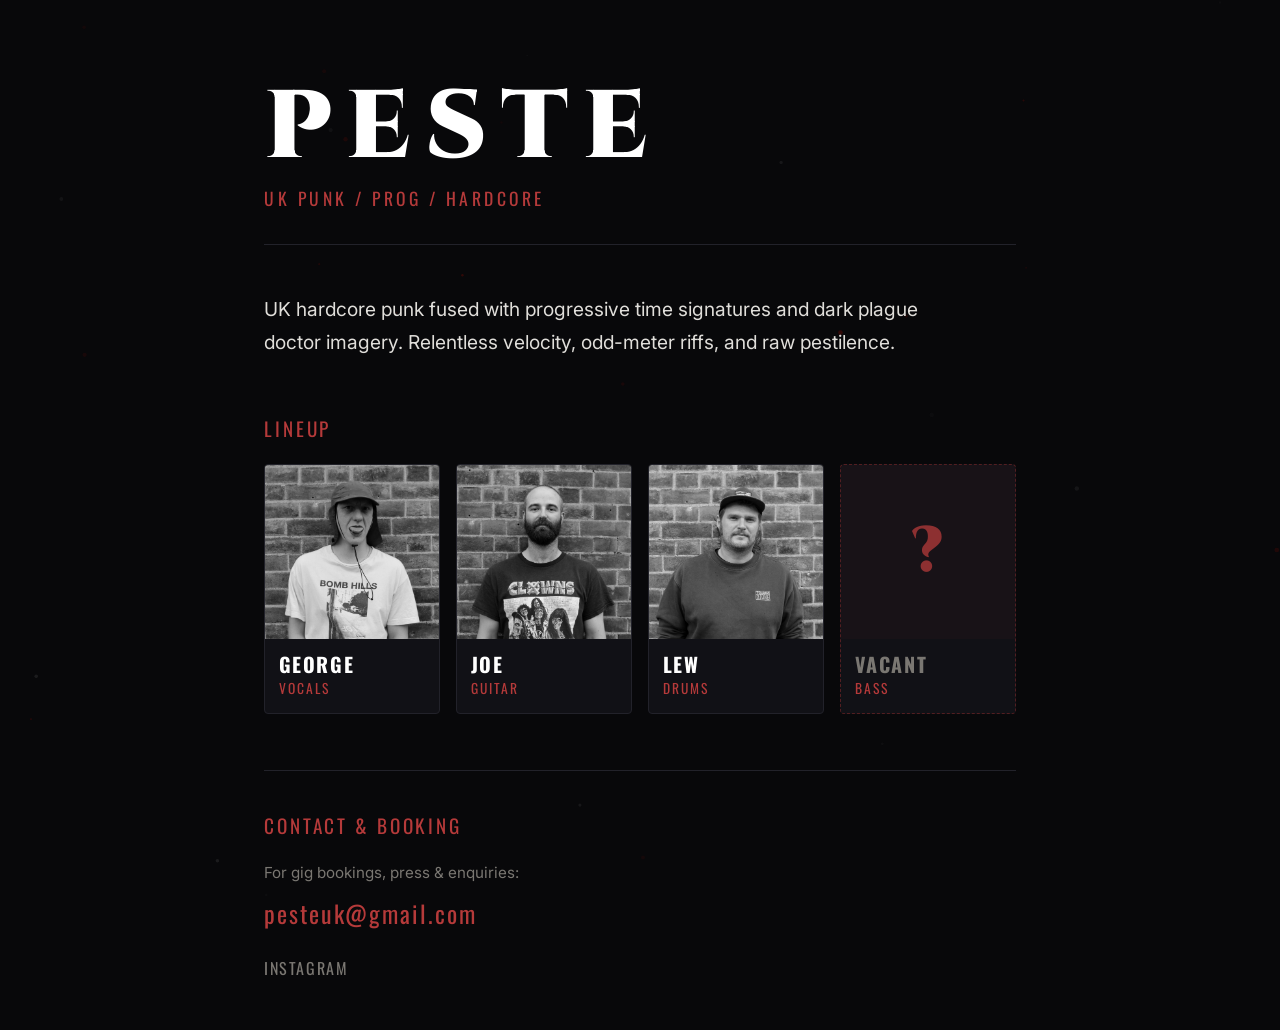
==== index.html @ 7a510902 "Init commit" ====
<!DOCTYPE html>
<html lang="en">
<head>
  <meta charset="UTF-8">
  <meta name="viewport" content="width=device-width, initial-scale=1.0">
  <title>PESTE | UK Punk / Prog / Hardcore</title>
  <meta name="description" content="Peste is a UK punk/prog/hardcore band. Plagues, pestilence & heavy riffs.">
  <link rel="stylesheet" href="style.css">
</head>
<body>

  <!-- Subtle Spore Particle Canvas -->
  <canvas id="sporeCanvas"></canvas>

  <div class="container">
    
    <!-- HEADER -->
    <header class="header">
      <h1 class="brand-title">PESTE</h1>
      <div class="brand-subtitle">UK Punk / Prog / Hardcore</div>
    </header>

    <!-- MAIN CONTENT -->
    <main class="main-content">
      
      <!-- BIO / MANIFESTO -->
      <section>
        <p class="bio-text">
          UK hardcore punk fused with progressive time signatures and dark plague doctor imagery. Relentless velocity, odd-meter riffs, and raw pestilence.
        </p>
      </section>

      <!-- LINEUP SECTION -->
      <section>
        <div class="section-heading">LINEUP</div>
        
        <div class="members-grid">
          <div class="member-card">
            <div class="member-photo-box">
              <img src="assets/images/headshot-george.jpeg" alt="George - Vocals">
            </div>
            <div class="member-info">
              <h3 class="member-name">GEORGE</h3>
              <div class="member-role">VOCALS</div>
            </div>
          </div>

          <div class="member-card">
            <div class="member-photo-box">
              <img src="assets/images/headshot-joe.jpeg" alt="Joe - Guitar">
            </div>
            <div class="member-info">
              <h3 class="member-name">JOE</h3>
              <div class="member-role">GUITAR</div>
            </div>
          </div>

          <div class="member-card">
            <div class="member-photo-box">
              <img src="assets/images/headshot-lew.jpeg" alt="Lew - Drums">
            </div>
            <div class="member-info">
              <h3 class="member-name">LEW</h3>
              <div class="member-role">DRUMS</div>
            </div>
          </div>

          <div class="member-card vacant-card">
            <div class="member-photo-box question-box">
              <span class="question-mark">?</span>
            </div>
            <div class="member-info">
              <h3 class="member-name vacant-title">VACANT</h3>
              <div class="member-role vacant-role">BASS</div>
            </div>
          </div>
        </div>
      </section>

      <!-- CONTACT & SOCIALS -->
      <section class="contact-box">
        <div class="section-heading">CONTACT & BOOKING</div>
        <p style="color:var(--grey-muted); font-size:0.95rem;">For gig bookings, press & enquiries:</p>
        <a href="mailto:pesteuk@gmail.com" class="email-link">pesteuk@gmail.com</a>

        <div class="social-links">
          <a href="https://instagram.com/pesteband" target="_blank" rel="noopener noreferrer" class="social-link">INSTAGRAM</a>
        </div>
      </section>

    </main>

  </div>

  <script src="app.js"></script>
</body>
</html>
---- style.css ----
/* ==========================================
   PESTE - UK Punk / Prog / Hardcore
   Minimal & Brutalist Dark Style
   ========================================== */

@import url('https://fonts.googleapis.com/css2?family=Cinzel:wght@700;900&family=Oswald:wght@500;700&family=Inter:wght@400;600&display=swap');

:root {
  --bg-dark: #08080a;
  --bg-card: #111116;
  --red-primary: #942c2c;
  --red-bright: #b53a3a;
  --grey-light: #e0deda;
  --grey-muted: #7a7772;
  --grey-border: #22222a;
  
  --font-heading: 'Cinzel', serif;
  --font-punk: 'Oswald', sans-serif;
  --font-body: 'Inter', sans-serif;
}

*, *::before, *::after {
  box-sizing: border-box;
  margin: 0;
  padding: 0;
}

html {
  scroll-behavior: smooth;
  color-scheme: dark;
}

body {
  background-color: var(--bg-dark);
  color: var(--grey-light);
  font-family: var(--font-body);
  line-height: 1.6;
  min-height: 100vh;
  display: flex;
  flex-direction: column;
  justify-content: space-between;
}

#sporeCanvas {
  position: fixed;
  top: 0;
  left: 0;
  width: 100vw;
  height: 100vh;
  pointer-events: none;
  z-index: 1;
  opacity: 0.35;
}

.container {
  max-width: 800px;
  margin: 0 auto;
  padding: 3rem 1.5rem;
  position: relative;
  z-index: 2;
}

/* Header */
.header {
  border-bottom: 1px solid var(--grey-border);
  padding: 2rem 0;
}

.brand-title {
  font-family: var(--font-heading);
  font-size: clamp(3rem, 10vw, 6rem);
  font-weight: 900;
  letter-spacing: 0.15em;
  color: #fff;
  line-height: 1;
  text-transform: uppercase;
  margin-bottom: 0.5rem;
}

.brand-subtitle {
  font-family: var(--font-punk);
  font-size: 1.1rem;
  letter-spacing: 0.2em;
  color: var(--red-bright);
  text-transform: uppercase;
}

/* Main Content */
.main-content {
  display: flex;
  flex-direction: column;
  gap: 3.5rem;
  margin-top: 3rem;
}

.bio-text {
  font-size: 1.2rem;
  color: var(--grey-light);
  line-height: 1.7;
  max-width: 680px;
}

.section-heading {
  font-family: var(--font-punk);
  font-size: 1.2rem;
  letter-spacing: 0.15em;
  color: var(--red-bright);
  text-transform: uppercase;
  margin-bottom: 1.2rem;
}

/* Members Grid */
.members-grid {
  display: grid;
  grid-template-columns: repeat(4, 1fr);
  gap: 1rem;
}

.member-card {
  background: var(--bg-card);
  border: 1px solid var(--grey-border);
  border-radius: 4px;
  overflow: hidden;
  transition: border-color 0.2s ease, transform 0.2s ease;
}

.member-card:hover {
  border-color: var(--red-primary);
  transform: translateY(-2px);
}

.member-photo-box {
  width: 100%;
  aspect-ratio: 1;
  overflow: hidden;
  background: #000;
  position: relative;
}

.member-photo-box img {
  width: 100%;
  height: 100%;
  object-fit: cover;
  filter: grayscale(100%) contrast(1.05);
  transition: transform 0.3s ease, filter 0.3s ease;
}

.member-card:hover .member-photo-box img {
  transform: scale(1.05);
  filter: grayscale(0%) contrast(1.1);
}

.question-box {
  display: flex;
  align-items: center;
  justify-content: center;
  background: rgba(148, 44, 44, 0.05);
}

.question-mark {
  font-family: var(--font-heading);
  font-size: 4rem;
  color: var(--red-bright);
  font-weight: 900;
  opacity: 0.75;
}

.vacant-card {
  border: 1px dashed rgba(148, 44, 44, 0.5);
}

.member-info {
  padding: 0.85rem;
}

.member-name {
  font-family: var(--font-punk);
  font-size: 1.25rem;
  letter-spacing: 0.08em;
  color: #fff;
  line-height: 1.1;
}

.vacant-title {
  color: var(--grey-muted);
}

.member-role {
  font-family: var(--font-punk);
  font-size: 0.85rem;
  letter-spacing: 0.15em;
  color: var(--red-bright);
  margin-top: 0.2rem;
}

.vacant-role {
  color: var(--red-bright);
}

/* Contact Links */
.contact-box {
  border-top: 1px solid var(--grey-border);
  padding-top: 2.5rem;
}

.email-link {
  display: inline-block;
  font-family: var(--font-punk);
  font-size: 1.5rem;
  letter-spacing: 0.08em;
  color: var(--red-bright);
  text-decoration: none;
  margin-top: 0.5rem;
  transition: color 0.2s ease;
}

.email-link:hover {
  color: #fff;
}

.social-links {
  display: flex;
  gap: 1.5rem;
  margin-top: 1.5rem;
}

.social-link {
  color: var(--grey-muted);
  text-decoration: none;
  font-family: var(--font-punk);
  font-size: 1rem;
  letter-spacing: 0.1em;
  transition: color 0.2s ease;
}

.social-link:hover {
  color: var(--red-bright);
}

/* Responsive */
@media (max-width: 768px) {
  .members-grid {
    grid-template-columns: repeat(2, 1fr);
  }
}

@media (max-width: 480px) {
  .members-grid {
    grid-template-columns: 1fr;
  }
}
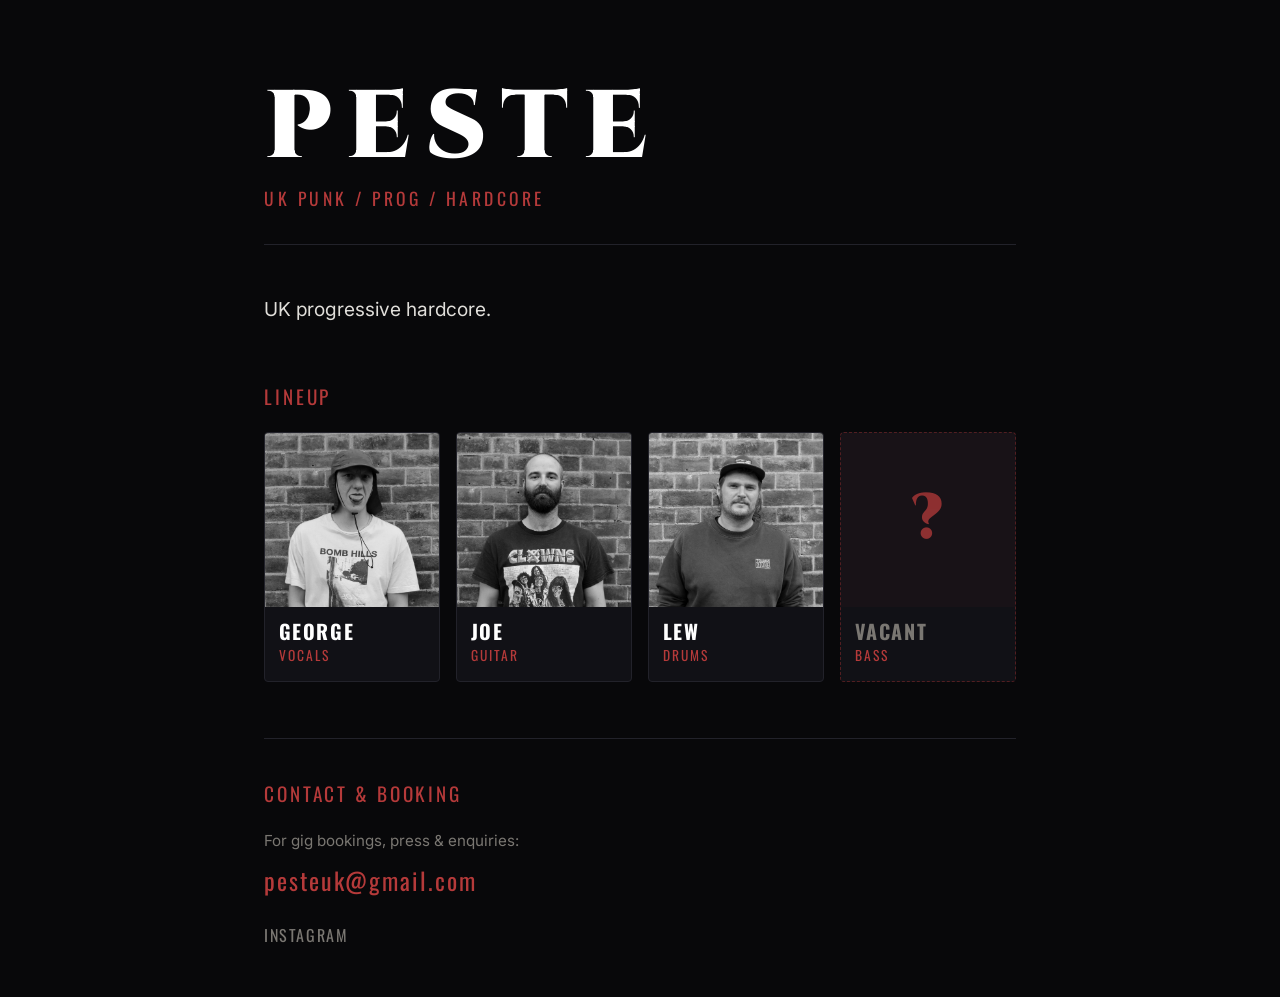
==== commit c73dccea: "Remove some shit" ====
--- a/index.html
+++ b/index.html
@@ -8,9 +8,6 @@
   <link rel="stylesheet" href="style.css">
 </head>
 <body>
-
-  <!-- Subtle Spore Particle Canvas -->
-  <canvas id="sporeCanvas"></canvas>
 
   <div class="container">
     
@@ -26,7 +23,7 @@
       <!-- BIO / MANIFESTO -->
       <section>
         <p class="bio-text">
-          UK hardcore punk fused with progressive time signatures and dark plague doctor imagery. Relentless velocity, odd-meter riffs, and raw pestilence.
+          UK progressive hardcore.
         </p>
       </section>
 
@@ -92,6 +89,5 @@
 
   </div>
 
-  <script src="app.js"></script>
 </body>
 </html>
--- a/style.css
+++ b/style.css
@@ -41,17 +41,6 @@
   justify-content: space-between;
 }
 
-#sporeCanvas {
-  position: fixed;
-  top: 0;
-  left: 0;
-  width: 100vw;
-  height: 100vh;
-  pointer-events: none;
-  z-index: 1;
-  opacity: 0.35;
-}
-
 .container {
   max-width: 800px;
   margin: 0 auto;
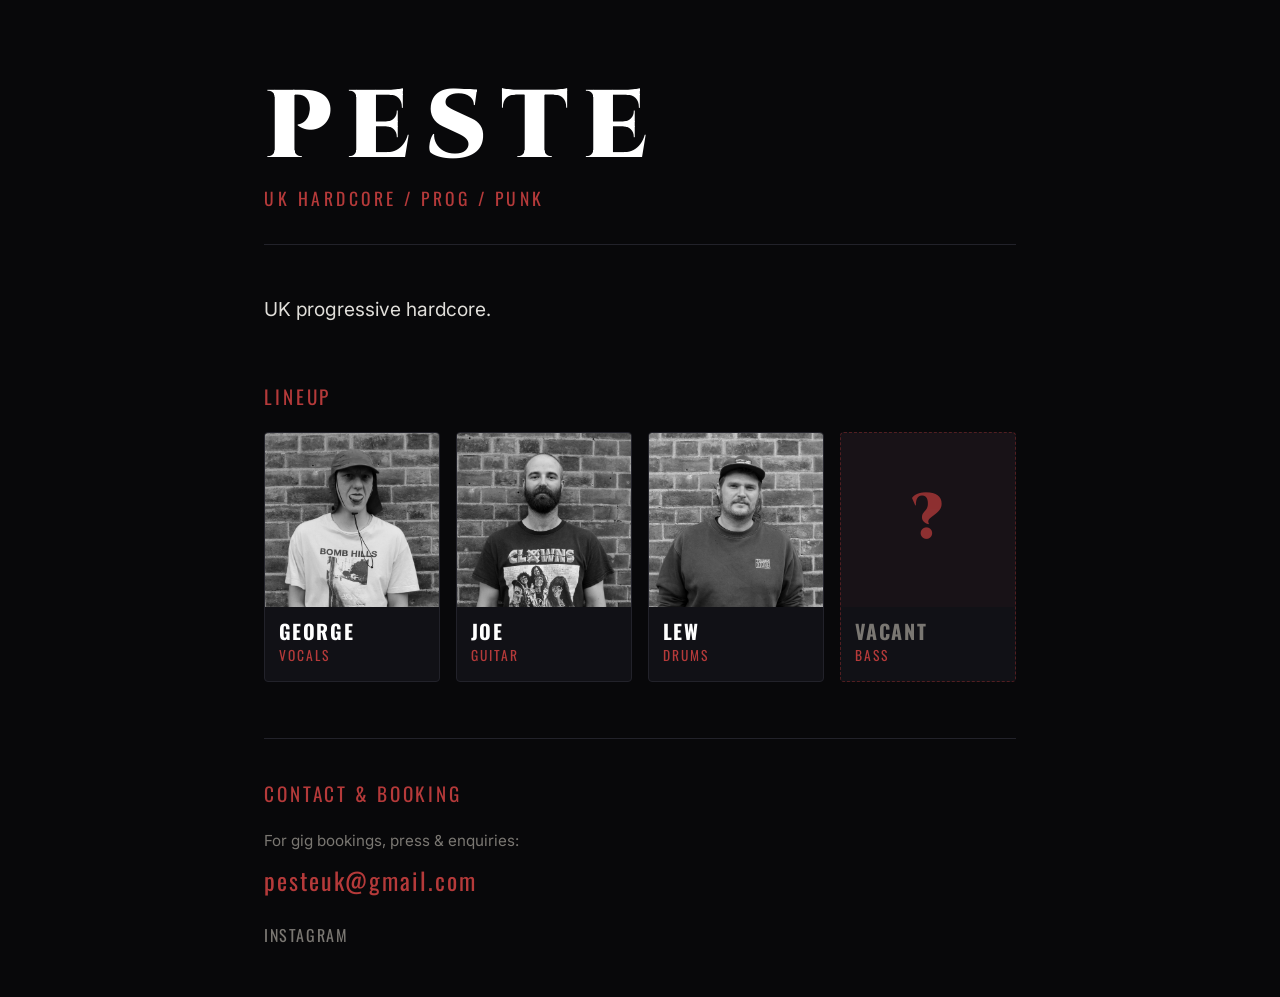
==== commit dbe2c60e: "Fix grid" ====
--- a/index.html
+++ b/index.html
@@ -14,7 +14,7 @@
     <!-- HEADER -->
     <header class="header">
       <h1 class="brand-title">PESTE</h1>
-      <div class="brand-subtitle">UK Punk / Prog / Hardcore</div>
+      <div class="brand-subtitle">UK Hardcore / Prog / Punk</div>
     </header>
 
     <!-- MAIN CONTENT -->
--- a/style.css
+++ b/style.css
@@ -230,11 +230,22 @@
 @media (max-width: 768px) {
   .members-grid {
     grid-template-columns: repeat(2, 1fr);
+    gap: 0.85rem;
   }
 }
 
 @media (max-width: 480px) {
   .members-grid {
-    grid-template-columns: 1fr;
-  }
-}
+    grid-template-columns: repeat(2, 1fr);
+    gap: 0.75rem;
+  }
+  .member-info {
+    padding: 0.65rem;
+  }
+  .member-name {
+    font-size: 1.1rem;
+  }
+  .member-role {
+    font-size: 0.75rem;
+  }
+}
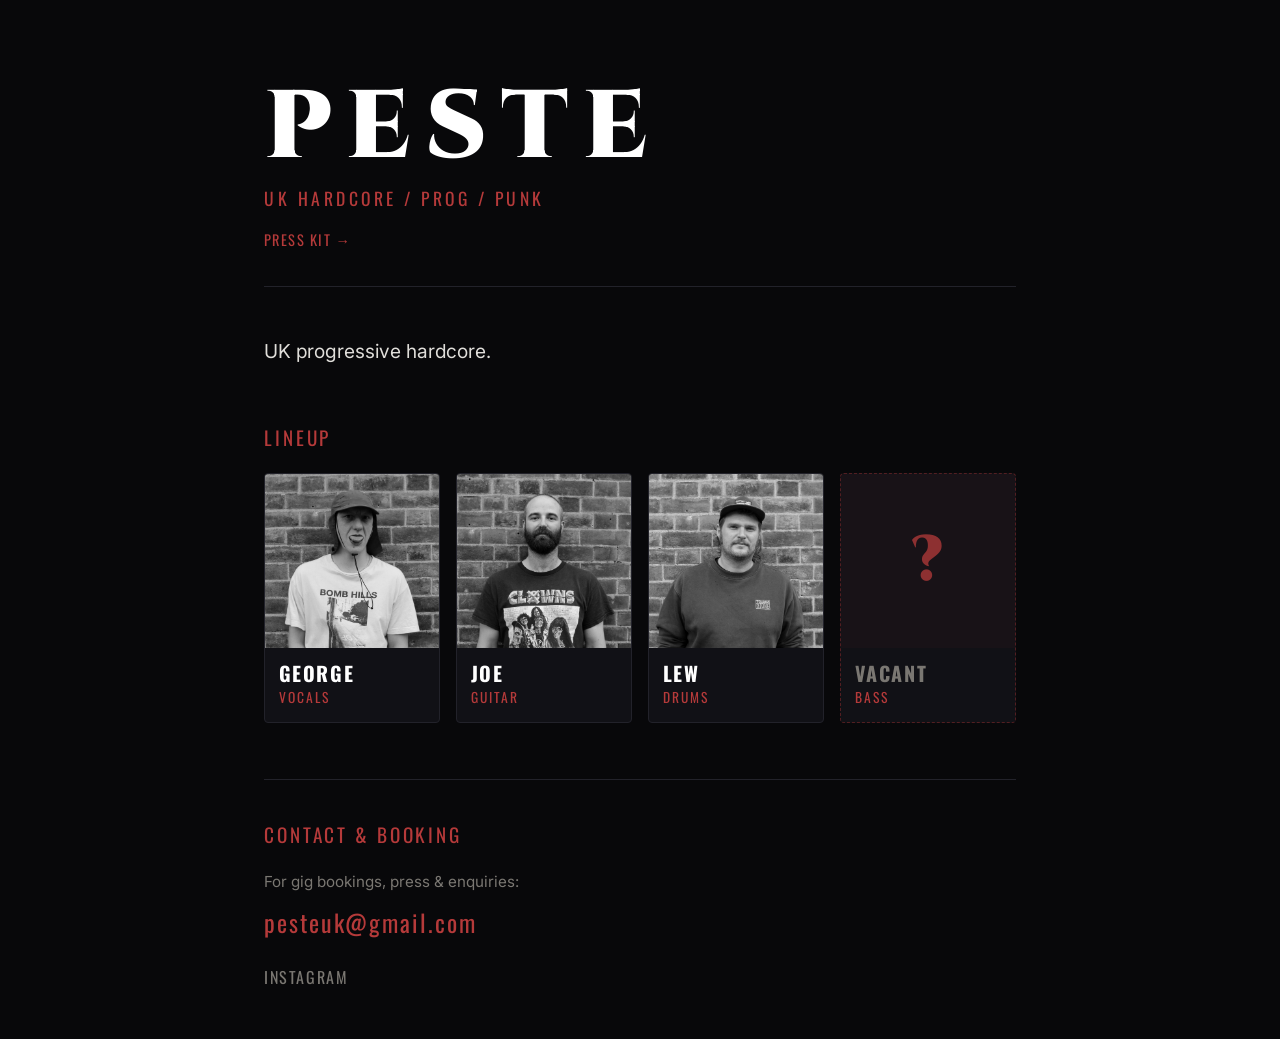
==== commit c09f25b6: "Add rough EPK" ====
--- a/index.html
+++ b/index.html
@@ -15,6 +15,9 @@
     <header class="header">
       <h1 class="brand-title">PESTE</h1>
       <div class="brand-subtitle">UK Hardcore / Prog / Punk</div>
+      <div style="margin-top: 1rem;">
+        <a href="epk/index.html" style="font-family: var(--font-punk); font-size: 0.9rem; letter-spacing: 0.1em; color: var(--red-bright); text-decoration: none; transition: color 0.2s ease;">PRESS KIT →</a>
+      </div>
     </header>
 
     <!-- MAIN CONTENT -->
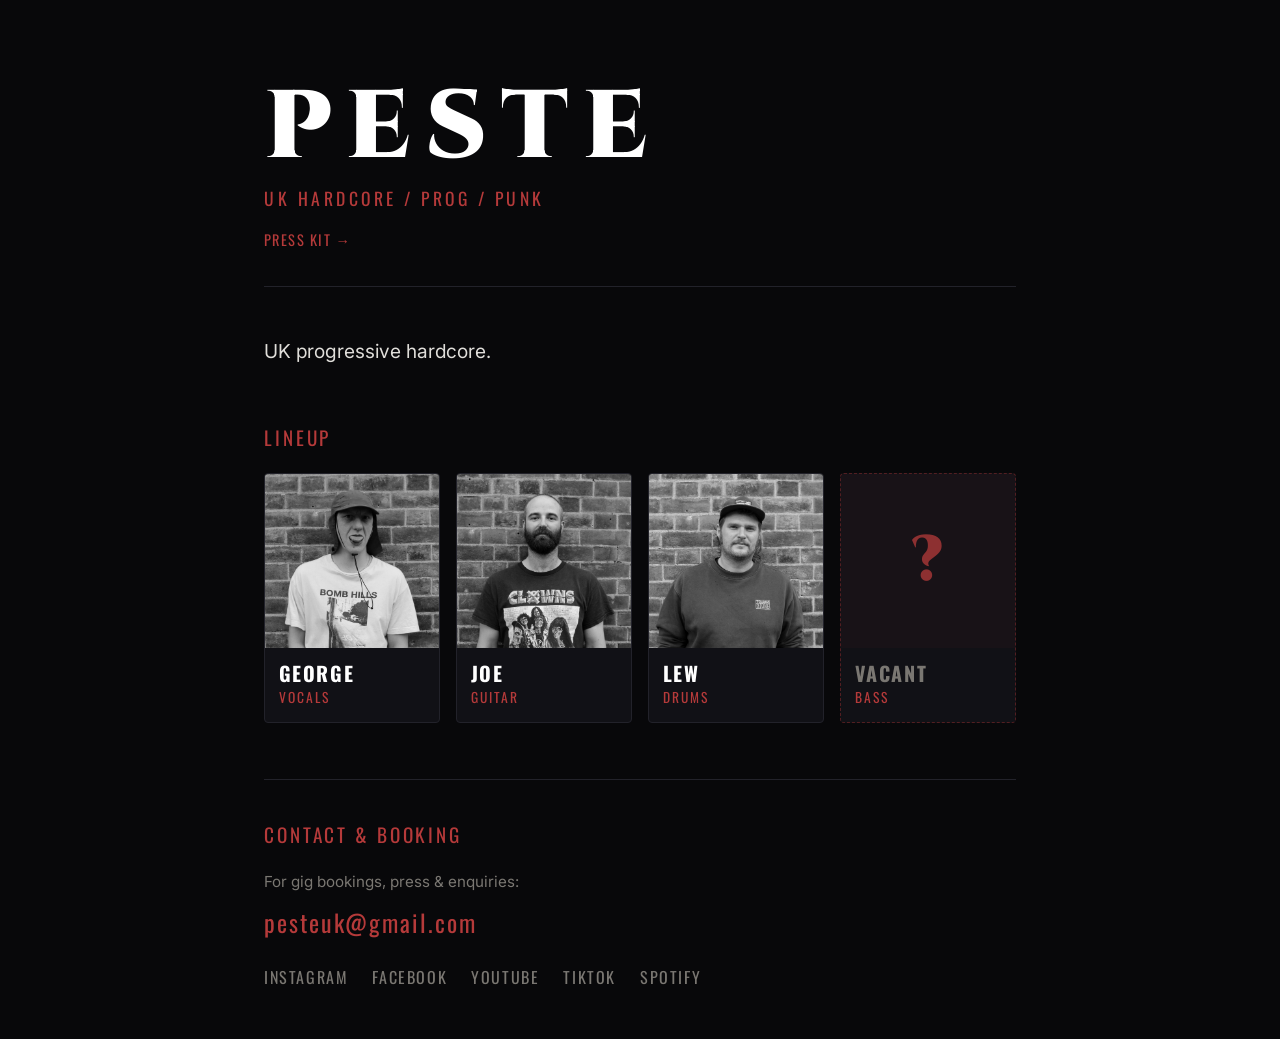
==== commit 64943216: "Add socials" ====
--- a/index.html
+++ b/index.html
@@ -85,6 +85,10 @@
 
         <div class="social-links">
           <a href="https://instagram.com/pesteband" target="_blank" rel="noopener noreferrer" class="social-link">INSTAGRAM</a>
+          <a href="https://www.facebook.com/p/PESTE-61594158778188/" target="_blank" rel="noopener noreferrer" class="social-link">FACEBOOK</a>
+          <a href="https://www.youtube.com/@pesteband" target="_blank" rel="noopener noreferrer" class="social-link">YOUTUBE</a>
+          <a href="https://www.tiktok.com/@pesteband" target="_blank" rel="noopener noreferrer" class="social-link">TIKTOK</a>
+          <a href="https://open.spotify.com/artist/5wFu4jJl7GZhJ5RS6QG6x5?si=3jNAeg6AQcqdi1zQf4Fasg" target="_blank" rel="noopener noreferrer" class="social-link">SPOTIFY</a>
         </div>
       </section>
 
--- a/style.css
+++ b/style.css
@@ -209,7 +209,8 @@
 
 .social-links {
   display: flex;
-  gap: 1.5rem;
+  flex-wrap: wrap;
+  gap: 0.75rem 1.5rem;
   margin-top: 1.5rem;
 }
 
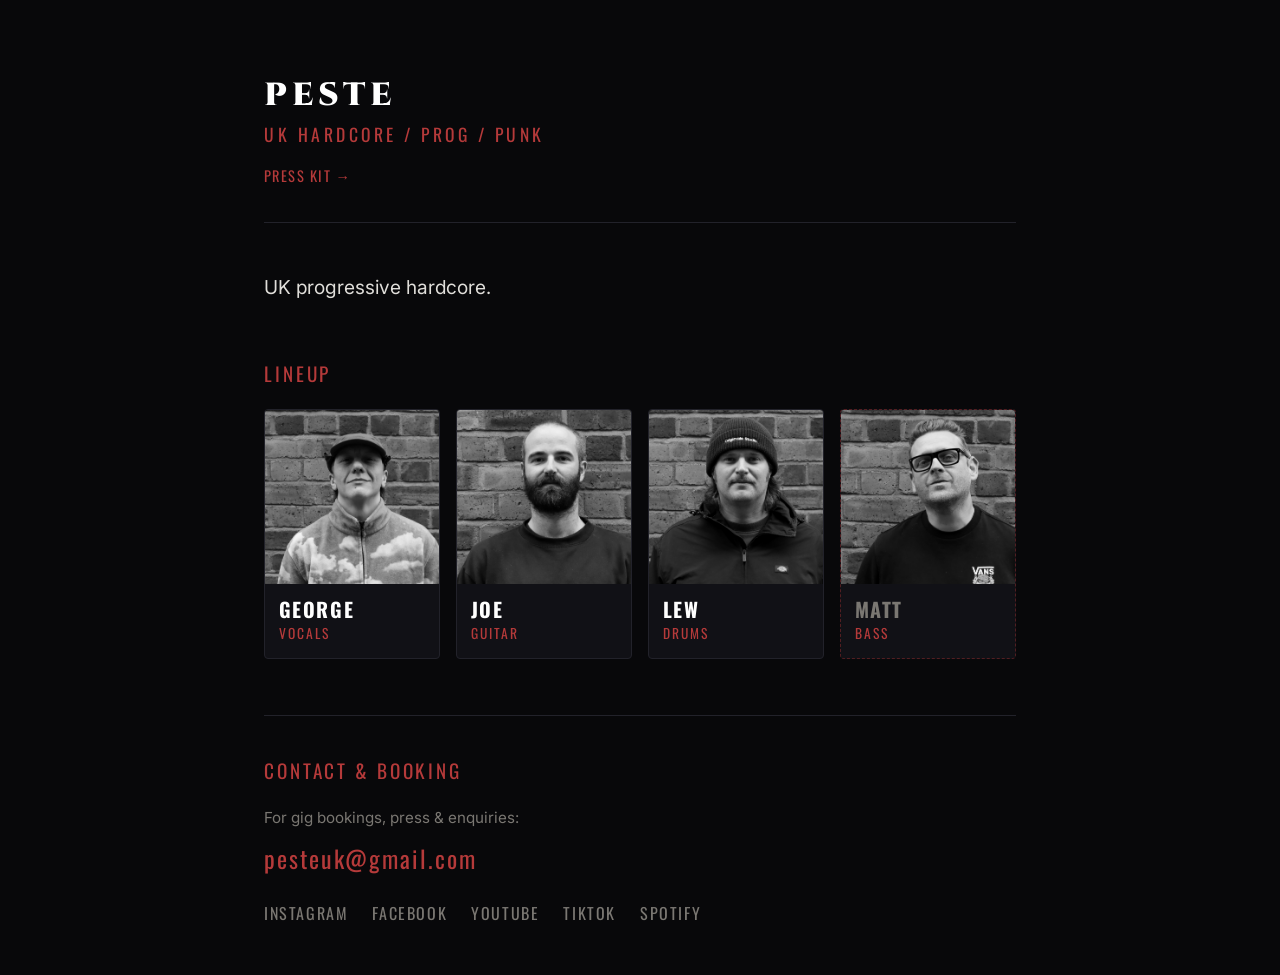
==== commit cc4738e8: "Update assets" ====
--- a/index.html
+++ b/index.html
@@ -37,7 +37,7 @@
         <div class="members-grid">
           <div class="member-card">
             <div class="member-photo-box">
-              <img src="assets/images/headshot-george.jpeg" alt="George - Vocals">
+              <img src="assets/images/headshot-george.jpg" alt="George - Vocals">
             </div>
             <div class="member-info">
               <h3 class="member-name">GEORGE</h3>
@@ -47,7 +47,7 @@
 
           <div class="member-card">
             <div class="member-photo-box">
-              <img src="assets/images/headshot-joe.jpeg" alt="Joe - Guitar">
+              <img src="assets/images/headshot-joe.jpg" alt="Joe - Guitar">
             </div>
             <div class="member-info">
               <h3 class="member-name">JOE</h3>
@@ -57,7 +57,7 @@
 
           <div class="member-card">
             <div class="member-photo-box">
-              <img src="assets/images/headshot-lew.jpeg" alt="Lew - Drums">
+              <img src="assets/images/headshot-lew.jpg" alt="Lew - Drums">
             </div>
             <div class="member-info">
               <h3 class="member-name">LEW</h3>
@@ -66,11 +66,11 @@
           </div>
 
           <div class="member-card vacant-card">
-            <div class="member-photo-box question-box">
-              <span class="question-mark">?</span>
+            <div class="member-photo-box">
+              <img src="assets/images/headshot-matt.jpg" alt="Lew - Drums">
             </div>
             <div class="member-info">
-              <h3 class="member-name vacant-title">VACANT</h3>
+              <h3 class="member-name vacant-title">MATT</h3>
               <div class="member-role vacant-role">BASS</div>
             </div>
           </div>
--- a/style.css
+++ b/style.css
@@ -57,7 +57,6 @@
 
 .brand-title {
   font-family: var(--font-heading);
-  font-size: clamp(3rem, 10vw, 6rem);
   font-weight: 900;
   letter-spacing: 0.15em;
   color: #fff;
